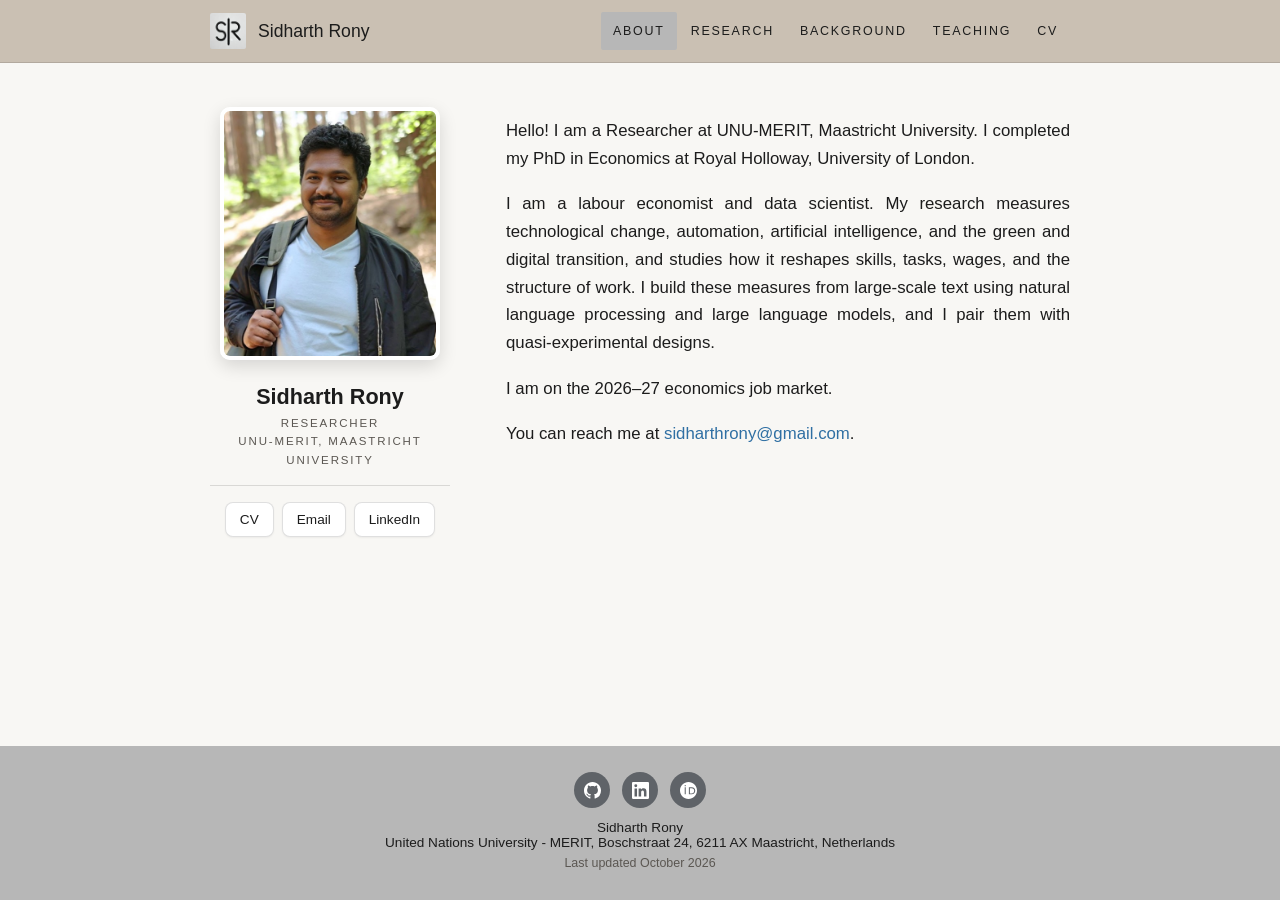
==== index.html @ d2c2815d "Tighter spacing Co-Authored-By: Claude Fable 5.1 <noreply@anthropic.com>" ====
<!DOCTYPE html>
<html lang="en">
<head>
<meta charset="utf-8">
<meta name="viewport" content="width=device-width, initial-scale=1">
<title>Sidharth Rony | Economist, UNU-MERIT</title>
<meta name="description" content="Sidharth Rony is a labour economist at UNU-MERIT, Maastricht University. Technological change, skills and labour markets, measured from large-scale text with language models.">
<meta name="robots" content="index, follow, max-image-preview:large">
<meta name="referrer" content="strict-origin-when-cross-origin">
<meta http-equiv="Content-Security-Policy" content="default-src 'self'; script-src 'self' https://www.googletagmanager.com; connect-src 'self' https://*.google-analytics.com https://*.analytics.google.com https://www.googletagmanager.com; img-src 'self' data: https://www.googletagmanager.com https://*.google-analytics.com; style-src 'self' https://fonts.googleapis.com; font-src 'self' https://fonts.gstatic.com; object-src 'none'; base-uri 'self'; form-action 'none'; upgrade-insecure-requests">
<link rel="canonical" href="https://srony.github.io/">
<meta name="theme-color" content="#cac0b3">
<meta name="author" content="Sidharth Rony">
<meta property="og:type" content="profile">
<meta property="og:title" content="Sidharth Rony | Economist, UNU-MERIT">
<meta property="og:description" content="Labour economist at UNU-MERIT, Maastricht University. Technological change, skills and labour markets.">
<meta property="og:url" content="https://srony.github.io/">
<meta property="og:image" content="https://srony.github.io/files/photo.jpg">
<meta property="og:site_name" content="Sidharth Rony">
<meta name="twitter:card" content="summary">
<link rel="icon" href="favicon.ico" sizes="16x16 32x32 48x48">
<link rel="icon" type="image/png" sizes="196x196" href="files/favicon.png">
<link rel="apple-touch-icon" href="files/apple-touch-icon.png">
<link rel="preconnect" href="https://fonts.googleapis.com">
<link rel="preconnect" href="https://fonts.gstatic.com" crossorigin>
<link href="https://fonts.googleapis.com/css2?family=Droid+Sans:wght@400;700&display=swap" rel="stylesheet">
<link rel="stylesheet" href="files/site.css?v=6">
<script type="application/ld+json">
{
  "@context": "https://schema.org",
  "@type": "Person",
  "name": "Sidharth Rony",
  "honorificSuffix": "Ph.D.",
  "jobTitle": "Researcher",
  "url": "https://srony.github.io/",
  "image": "https://srony.github.io/files/photo.jpg",
  "email": "mailto:sidharthrony@gmail.com",
  "affiliation": {"@type": "Organization", "name": "UNU-MERIT, Maastricht University", "url": "https://www.merit.unu.edu/"},
  "alumniOf": [
    {"@type": "CollegeOrUniversity", "name": "Royal Holloway, University of London"},
    {"@type": "CollegeOrUniversity", "name": "Maastricht University"}
  ],
  "knowsAbout": ["labour economics", "economics of innovation", "artificial intelligence", "natural language processing", "text as data"],
  "sameAs": ["https://www.linkedin.com/in/sidharth-rony/", "https://github.com/srony", "https://orcid.org/0009-0008-6828-4704", "https://sites.google.com/view/sidharthrony/"]
}
</script>
<script src="files/analytics.js"></script>
</head>
<body>
<header>
  <div class="wrap">
    <a class="brand" href="./"><img src="files/logo.png" alt="S|R" width="36" height="36"><span>Sidharth Rony</span></a>
    <nav aria-label="Main">
      <a href="./" class="active">About</a>
      <a href="research.html">Research</a>
      <a href="background.html">Background</a>
      <a href="teaching.html">Teaching</a>
      <a href="files/cv_rony.pdf">CV</a>
    </nav>
  </div>
</header>

<main class="wrap">
  <div class="home">
    <div class="card">
      <img src="files/photo.jpg" alt="Portrait of Sidharth Rony" width="220" height="253">
      <h1>Sidharth Rony</h1>
      <div class="sub">Researcher<br>UNU-MERIT, Maastricht University</div>
      <hr>
      <div class="btns">
        <a href="files/cv_rony.pdf">CV</a>
        <a href="mailto:sidharthrony@gmail.com">Email</a>
        <a href="https://www.linkedin.com/in/sidharth-rony/">LinkedIn</a>
      </div>
    </div>
    <div class="greet">
      <p>Hello! I am a Researcher at UNU-MERIT, Maastricht University. I completed my PhD in Economics at Royal Holloway, University of London.</p>
      <p>I am a labour economist and data scientist. My research measures technological change, automation, artificial intelligence, and the green and digital transition, and studies how it reshapes skills, tasks, wages, and the structure of work. I build these measures from large-scale text using natural language processing and large language models, and I pair them with quasi-experimental designs.</p>
      <p>I am on the 2026–27 economics job market.</p>
      <p>You can reach me at <a href="mailto:sidharthrony@gmail.com">sidharthrony@gmail.com</a>.</p>
    </div>
  </div>
</main>

<footer>
  <div class="icons">
    <a href="https://github.com/srony" aria-label="GitHub" title="GitHub"><svg viewBox="0 0 16 16" aria-hidden="true"><path d="M8 0C3.58 0 0 3.58 0 8c0 3.54 2.29 6.53 5.47 7.59.4.07.55-.17.55-.38 0-.19-.01-.82-.01-1.49-2.01.37-2.53-.49-2.69-.94-.09-.23-.48-.94-.82-1.13-.28-.15-.68-.52-.01-.53.63-.01 1.08.58 1.23.82.72 1.21 1.87.87 2.33.66.07-.52.28-.87.51-1.07-1.78-.2-3.64-.89-3.64-3.95 0-.87.31-1.59.82-2.15-.08-.2-.36-1.02.08-2.12 0 0 .67-.21 2.2.82.64-.18 1.32-.27 2-.27.68 0 1.36.09 2 .27 1.53-1.04 2.2-.82 2.2-.82.44 1.1.16 1.92.08 2.12.51.56.82 1.27.82 2.15 0 3.07-1.87 3.75-3.65 3.95.29.25.54.73.54 1.48 0 1.07-.01 1.93-.01 2.2 0 .21.15.46.55.38A8.01 8.01 0 0 0 16 8c0-4.42-3.58-8-8-8z"/></svg></a>
    <a href="https://www.linkedin.com/in/sidharth-rony/" aria-label="LinkedIn" title="LinkedIn"><svg viewBox="0 0 24 24" aria-hidden="true"><path d="M20.45 20.45h-3.55v-5.57c0-1.33-.03-3.04-1.85-3.04-1.85 0-2.14 1.45-2.14 2.94v5.67H9.35V9h3.41v1.56h.05c.47-.9 1.63-1.85 3.36-1.85 3.6 0 4.26 2.37 4.26 5.45v6.29zM5.34 7.43a2.06 2.06 0 1 1 0-4.12 2.06 2.06 0 0 1 0 4.12zM7.12 20.45H3.56V9h3.56v11.45zM22.22 0H1.77C.79 0 0 .77 0 1.73v20.54C0 23.23.79 24 1.77 24h20.45c.98 0 1.78-.77 1.78-1.73V1.73C24 .77 23.2 0 22.22 0z"/></svg></a>
    <a href="https://orcid.org/0009-0008-6828-4704" aria-label="ORCID" title="ORCID"><svg viewBox="0 0 256 256" aria-hidden="true"><path d="M128 0C57.3 0 0 57.3 0 128s57.3 128 128 128 128-57.3 128-128S198.7 0 128 0zM86.3 186.2H70.9V79.1h15.4v107.1zm-7.7-120.5c-5.5 0-10-4.5-10-10s4.5-10 10-10 10 4.5 10 10-4.5 10-10 10zm96.7 120.5h-41.6V79.1h41.6c37.3 0 54.2 26.6 54.2 53.5 0 29.1-19.6 53.6-54.2 53.6zm-1.4-93.3h-24.8v79.5h24.1c26.9 0 40.5-16.4 40.5-39.8.1-21.9-12.4-39.7-39.8-39.7z"/></svg></a>
  </div>
  Sidharth Rony<br>United Nations University - MERIT, Boschstraat 24, 6211 AX Maastricht, Netherlands
  <div class="small">Last updated October 2026</div>
</footer>
<script src="files/site.js"></script>
</body>
</html>
---- files/site.css ----
/* Sidharth Rony — site styles. One font (Droid Sans, as on the Google Site), light page, red section headings. */
:root{
  --bg:#f8f7f4;
  --fg:#1c1c1c;
  --muted:#5b5752;
  --line:rgba(28,28,28,.14);
  --link:#2f6fa3;
  --accent:#980000;
  --band:#cac0b3;
  --grey:#b7b7b7;
  --font:"Droid Sans","Open Sans","Segoe UI",Helvetica,Arial,sans-serif;
}
*{box-sizing:border-box}
html{scroll-behavior:smooth}
body{margin:0;background:var(--bg);color:var(--fg);font:17px/1.6 var(--font);min-height:100vh;display:flex;flex-direction:column}
a{color:var(--link);text-decoration:none;border-bottom:1px solid transparent;transition:border-color .2s ease,color .2s ease}
a:hover{border-bottom-color:currentColor}
.wrap{max-width:900px;margin:0 auto;padding:0 20px}

/* header */
header{background:var(--band);border-bottom:1px solid var(--line)}
header .wrap{display:flex;align-items:center;justify-content:space-between;gap:16px;min-height:62px;flex-wrap:wrap}
.brand{display:flex;align-items:center;gap:12px;color:var(--fg);border:0;font:400 1.1rem var(--font);flex-shrink:0}
.brand img{width:36px;height:36px;border-radius:2px}
nav{display:flex;gap:2px;flex-wrap:wrap}
nav a{font:400 .78rem var(--font);letter-spacing:.14em;text-transform:uppercase;color:var(--fg);padding:12px 12px;border:0;border-radius:2px;transition:background-color .2s ease}
nav a:hover{background:rgba(255,255,255,.45)}
nav a.active{background:var(--grey)}

main.wrap{padding:44px 20px 40px;animation:rise .5s ease both;flex:1;width:100%}
@keyframes rise{from{opacity:0;transform:translateY(6px)}to{opacity:1;transform:none}}

/* home */
.home{display:grid;grid-template-columns:240px 1fr;gap:56px;align-items:start}
.card{text-align:center}
.card img{width:220px;height:auto;border-radius:10px;border:4px solid #fff;box-shadow:0 6px 18px rgba(0,0,0,.14)}
.card h1{font:700 1.35rem var(--font);margin:16px 0 4px}
.card .sub{font:400 .72rem var(--font);letter-spacing:.16em;text-transform:uppercase;color:var(--muted);line-height:1.6}
.card hr{border:0;border-top:1px solid var(--line);margin:16px 0}
.btns{display:flex;flex-wrap:wrap;justify-content:center;gap:8px}
.btns a{font:400 .85rem var(--font);color:var(--fg);background:#fff;border:1px solid var(--line);border-radius:8px;padding:9px 14px;box-shadow:0 1px 2px rgba(0,0,0,.05);transition:border-color .2s ease,transform .2s ease}
.btns a:hover{border-color:var(--accent);transform:translateY(-1px)}
.greet p{margin:0 0 18px;font-size:1.05rem;line-height:1.65;text-align:justify}
.greet p:first-child{margin-top:10px}

/* section pages */
h1.page{font:700 1.8rem var(--font);margin:0 0 16px}
h2{font:700 1.25rem var(--font);color:var(--accent);margin:34px 0 14px;padding-bottom:6px;border-bottom:1px solid var(--line)}
h2:first-of-type{margin-top:0}
/* research page: full-width bands with a centred red heading, as on the Google Site */
.band{margin:28px calc(50% - 50vw) 22px;padding:12px 20px;background:#ecebe7;text-align:center}
.band:first-child{margin-top:0}
.band h2{display:inline-block;margin:0;padding:0 0 3px;border:0;border-bottom:2px solid var(--accent);font-size:1.3rem}
.paper{margin:0 0 24px}
.paper .t{font-weight:700}
.paper .m{color:var(--muted);font-size:.95em}
.paper .links{font:400 .82rem var(--font);margin-top:4px}
.paper .links a,.paper .links button{margin-right:14px}
.paper .links button{all:unset;cursor:pointer;color:var(--link);font:inherit;margin-right:14px}
.paper .links button:hover,.paper .links a:hover{color:var(--accent);border-bottom:1px solid currentColor}
.paper .links button::before{content:"[";color:var(--muted)}
.paper .links button::after{content:"]";color:var(--muted)}
.abs{height:0;overflow:hidden;opacity:0;transition:height .4s ease,opacity .3s ease}
.open .abs{opacity:1;height:auto}
.abs p{margin:10px 0 0;padding:0;font-size:1em;line-height:1.6;color:var(--fg);text-align:justify}
.tag{display:inline-block;font:700 .68rem var(--font);letter-spacing:.1em;text-transform:uppercase;color:var(--accent);border:1px solid var(--accent);padding:1px 6px;border-radius:3px;margin-left:8px;vertical-align:2px}

table{border-collapse:collapse;width:100%}
td{padding:8px 12px 8px 0;vertical-align:top;border-bottom:1px solid var(--line)}
tr:last-child td{border-bottom:0}
td:first-child{width:110px;color:var(--muted);white-space:nowrap;font:400 .8rem var(--font);padding-top:12px}
table.refs td:first-child{width:200px;color:var(--fg);font:700 1rem var(--font);padding-top:8px}
td strong{font-weight:700}

footer{margin-top:24px;background:var(--grey);padding:26px 0 30px;text-align:center;font:.85rem var(--font);color:var(--fg)}
.icons{display:flex;justify-content:center;gap:12px;margin-bottom:12px}
.icons a{width:36px;height:36px;border-radius:50%;background:#5f6368;display:grid;place-items:center;border:0;transition:background-color .2s ease}
.icons a:hover{background:var(--accent)}
.icons svg{width:17px;height:17px;fill:#fff}
footer .small{color:var(--muted);font-size:.78rem;margin-top:6px}

@media (prefers-reduced-motion:reduce){*{animation:none!important;transition:none!important}html{scroll-behavior:auto}}
@media (max-width:700px){
  body{font-size:18px}
  .home{grid-template-columns:1fr;gap:28px}
  .card img{width:180px}
  td:first-child{width:80px;white-space:normal}
}
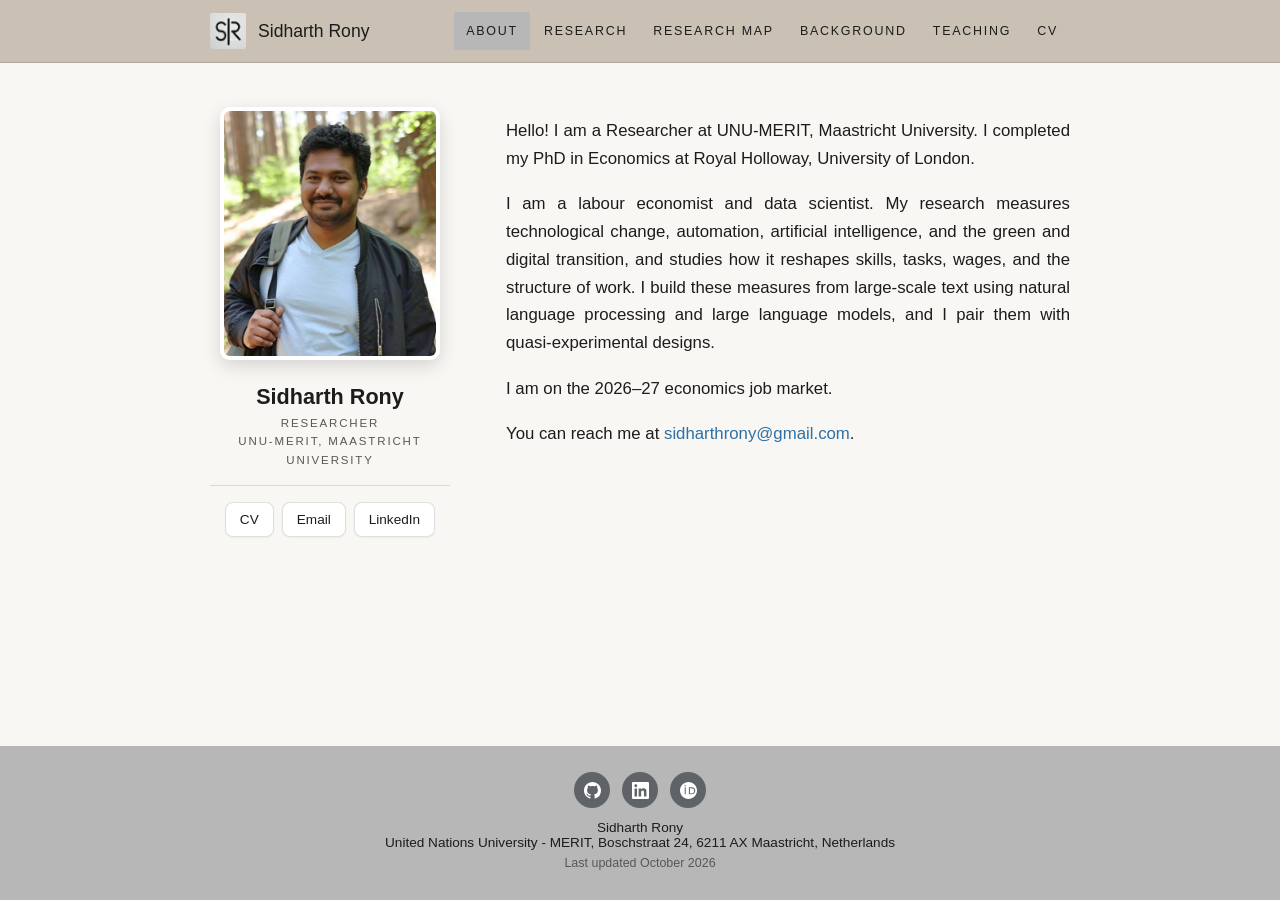
==== commit 8c6c37fb: "Background: full experience from the April 2025 CV; research map page (local, unlinked until approve" ====
--- a/index.html
+++ b/index.html
@@ -7,7 +7,7 @@
 <meta name="description" content="Sidharth Rony is a labour economist at UNU-MERIT, Maastricht University. Technological change, skills and labour markets, measured from large-scale text with language models.">
 <meta name="robots" content="index, follow, max-image-preview:large">
 <meta name="referrer" content="strict-origin-when-cross-origin">
-<meta http-equiv="Content-Security-Policy" content="default-src 'self'; script-src 'self' https://www.googletagmanager.com; connect-src 'self' https://*.google-analytics.com https://*.analytics.google.com https://www.googletagmanager.com; img-src 'self' data: https://www.googletagmanager.com https://*.google-analytics.com; style-src 'self' https://fonts.googleapis.com; font-src 'self' https://fonts.gstatic.com; object-src 'none'; base-uri 'self'; form-action 'none'; upgrade-insecure-requests">
+<meta http-equiv="Content-Security-Policy" content="default-src 'self'; script-src 'self' https://www.googletagmanager.com; connect-src 'self' https://*.google-analytics.com https://*.analytics.google.com https://www.googletagmanager.com; img-src 'self' data: https://www.googletagmanager.com https://*.google-analytics.com; style-src 'self' https://fonts.googleapis.com; font-src 'self' https://fonts.gstatic.com; object-src 'none'; base-uri 'self'; form-action 'none'">
 <link rel="canonical" href="https://srony.github.io/">
 <meta name="theme-color" content="#cac0b3">
 <meta name="author" content="Sidharth Rony">
@@ -24,7 +24,7 @@
 <link rel="preconnect" href="https://fonts.googleapis.com">
 <link rel="preconnect" href="https://fonts.gstatic.com" crossorigin>
 <link href="https://fonts.googleapis.com/css2?family=Droid+Sans:wght@400;700&display=swap" rel="stylesheet">
-<link rel="stylesheet" href="files/site.css?v=6">
+<link rel="stylesheet" href="files/site.css?v=9">
 <script type="application/ld+json">
 {
   "@context": "https://schema.org",
@@ -49,10 +49,11 @@
 <body>
 <header>
   <div class="wrap">
-    <a class="brand" href="./"><img src="files/logo.png" alt="S|R" width="36" height="36"><span>Sidharth Rony</span></a>
+    <a class="brand" href="index.html"><img src="files/logo.png" alt="S|R" width="36" height="36"><span>Sidharth Rony</span></a>
     <nav aria-label="Main">
-      <a href="./" class="active">About</a>
+      <a href="index.html" class="active">About</a>
       <a href="research.html">Research</a>
+      <a href="research-map.html">Research map</a>
       <a href="background.html">Background</a>
       <a href="teaching.html">Teaching</a>
       <a href="files/cv_rony.pdf">CV</a>
--- a/files/site.css
+++ b/files/site.css
@@ -49,7 +49,7 @@
 h2:first-of-type{margin-top:0}
 /* research page: full-width bands with a centred red heading, as on the Google Site */
 .band{margin:28px calc(50% - 50vw) 22px;padding:12px 20px;background:#ecebe7;text-align:center}
-.band:first-child{margin-top:0}
+.band:first-child{margin-top:-16px}
 .band h2{display:inline-block;margin:0;padding:0 0 3px;border:0;border-bottom:2px solid var(--accent);font-size:1.3rem}
 .paper{margin:0 0 24px}
 .paper .t{font-weight:700}
@@ -62,7 +62,7 @@
 .paper .links button::after{content:"]";color:var(--muted)}
 .abs{height:0;overflow:hidden;opacity:0;transition:height .4s ease,opacity .3s ease}
 .open .abs{opacity:1;height:auto}
-.abs p{margin:10px 0 0;padding:0;font-size:1em;line-height:1.6;color:var(--fg);text-align:justify}
+.abs p{margin:4px 0 0;padding:0;font-size:.95em;line-height:1.5;color:var(--muted);text-align:justify}
 .tag{display:inline-block;font:700 .68rem var(--font);letter-spacing:.1em;text-transform:uppercase;color:var(--accent);border:1px solid var(--accent);padding:1px 6px;border-radius:3px;margin-left:8px;vertical-align:2px}
 
 table{border-collapse:collapse;width:100%}
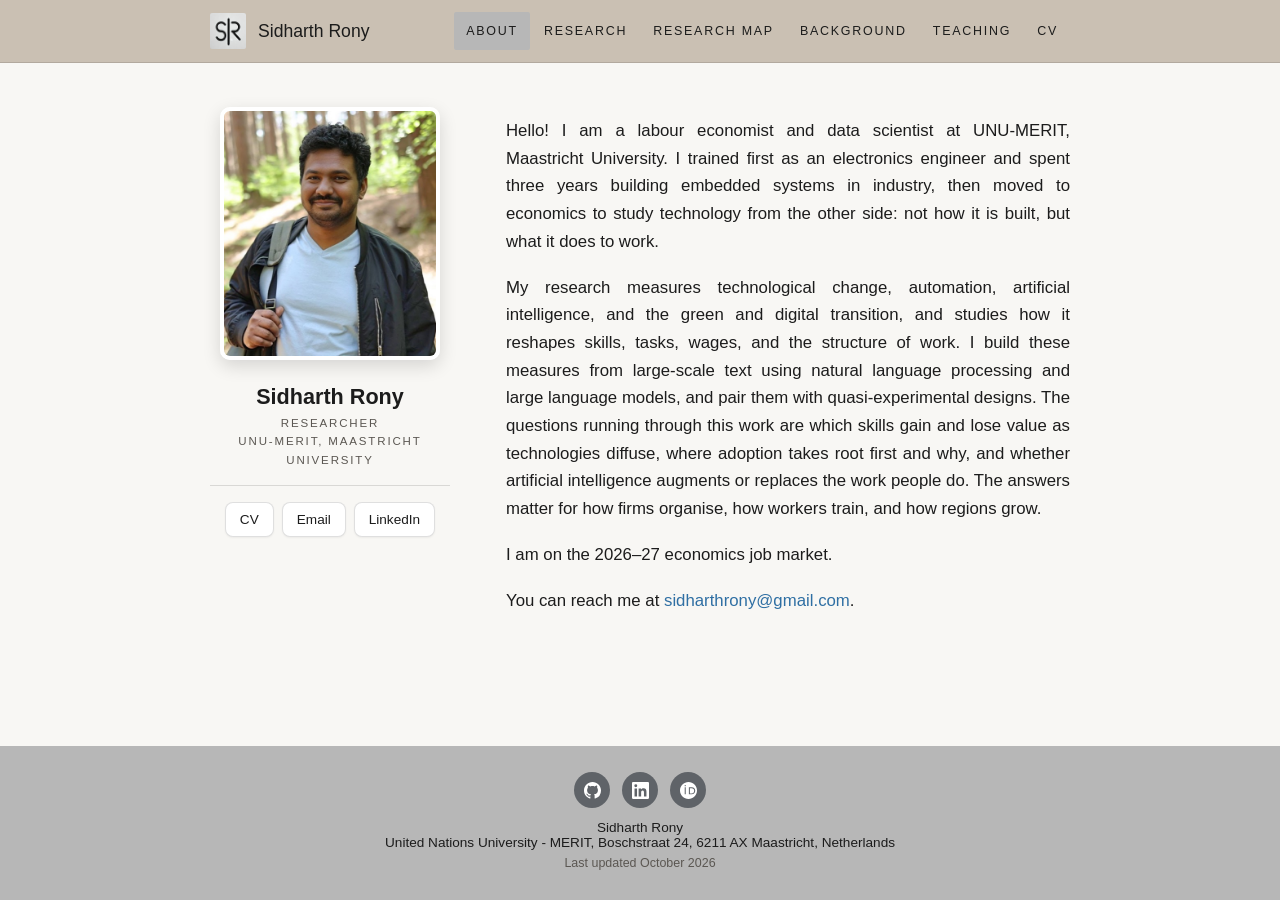
==== commit a4a3414c: "About: bio with engineering background and the questions behind the research" ====
--- a/index.html
+++ b/index.html
@@ -75,8 +75,8 @@
       </div>
     </div>
     <div class="greet">
-      <p>Hello! I am a Researcher at UNU-MERIT, Maastricht University. I completed my PhD in Economics at Royal Holloway, University of London.</p>
-      <p>I am a labour economist and data scientist. My research measures technological change, automation, artificial intelligence, and the green and digital transition, and studies how it reshapes skills, tasks, wages, and the structure of work. I build these measures from large-scale text using natural language processing and large language models, and I pair them with quasi-experimental designs.</p>
+      <p>Hello! I am a labour economist and data scientist at UNU-MERIT, Maastricht University. I trained first as an electronics engineer and spent three years building embedded systems in industry, then moved to economics to study technology from the other side: not how it is built, but what it does to work.</p>
+      <p>My research measures technological change, automation, artificial intelligence, and the green and digital transition, and studies how it reshapes skills, tasks, wages, and the structure of work. I build these measures from large-scale text using natural language processing and large language models, and pair them with quasi-experimental designs. The questions running through this work are which skills gain and lose value as technologies diffuse, where adoption takes root first and why, and whether artificial intelligence augments or replaces the work people do. The answers matter for how firms organise, how workers train, and how regions grow.</p>
       <p>I am on the 2026–27 economics job market.</p>
       <p>You can reach me at <a href="mailto:sidharthrony@gmail.com">sidharthrony@gmail.com</a>.</p>
     </div>
